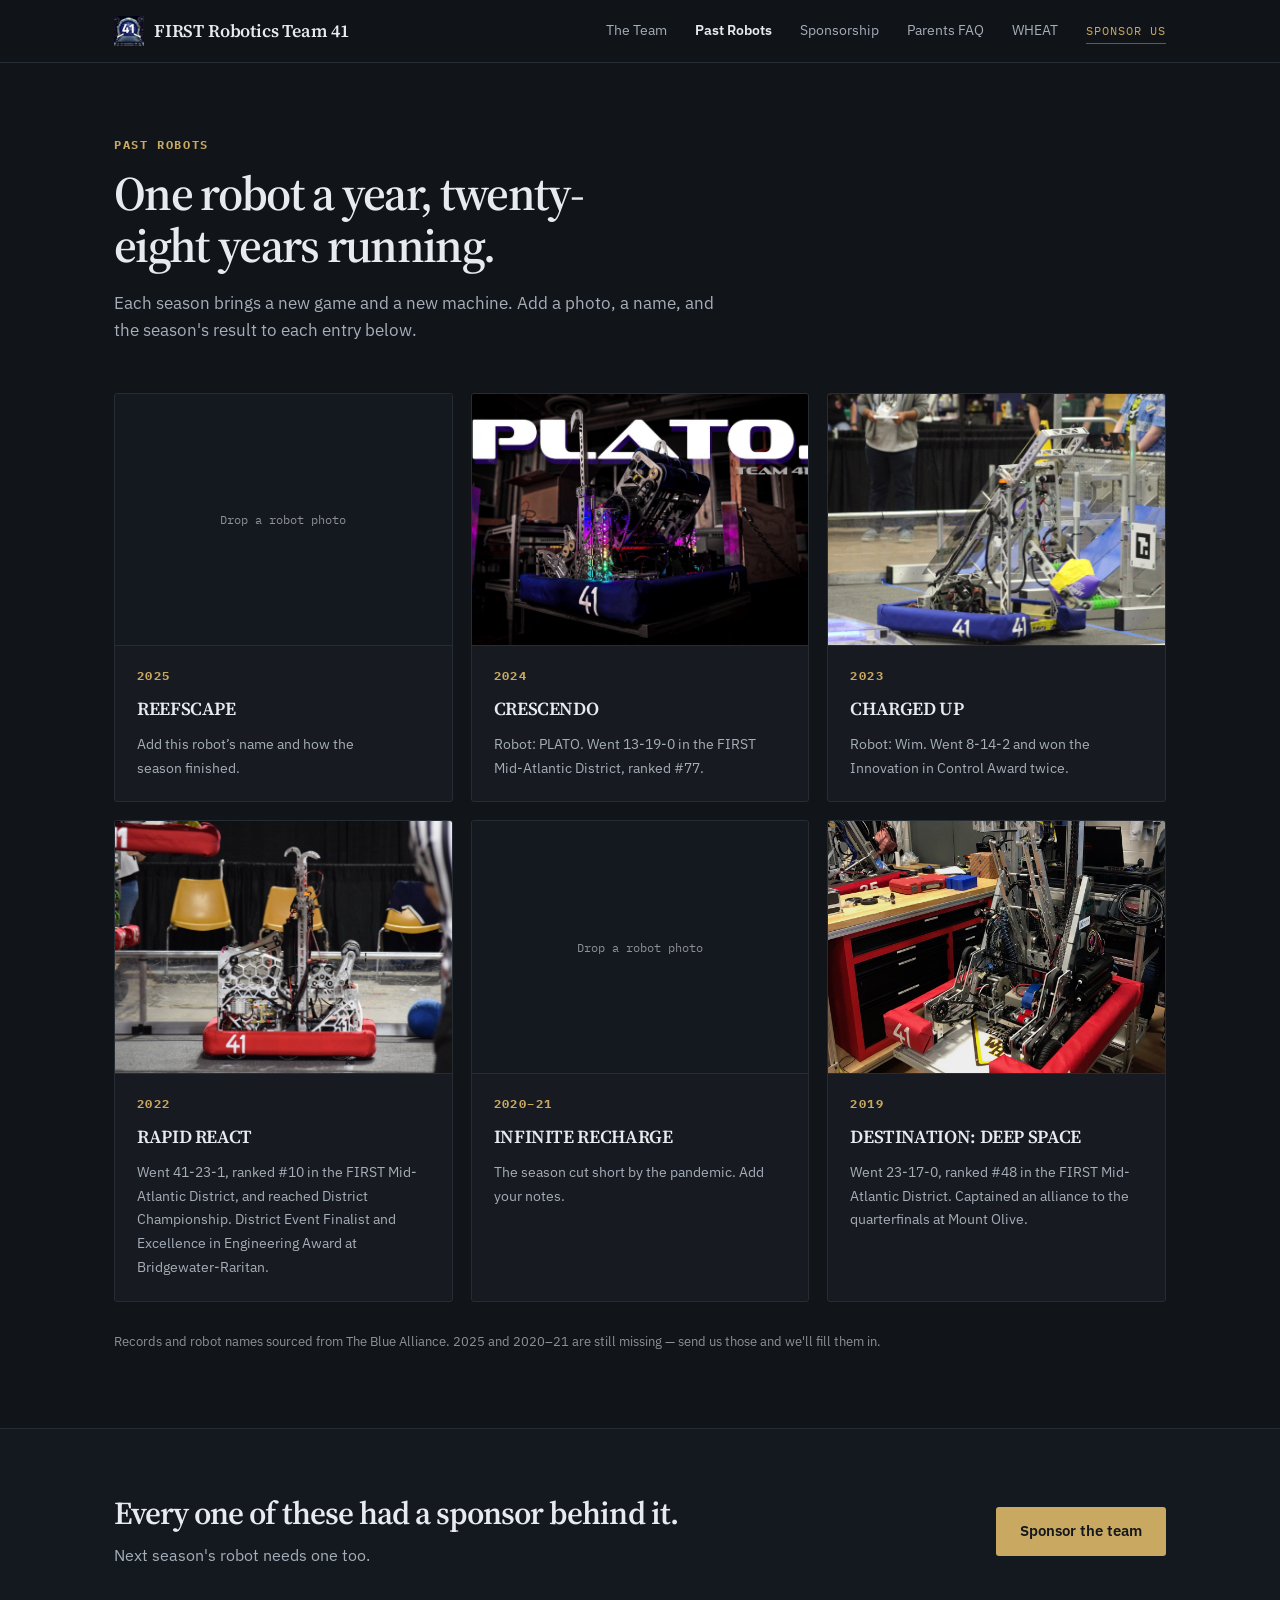
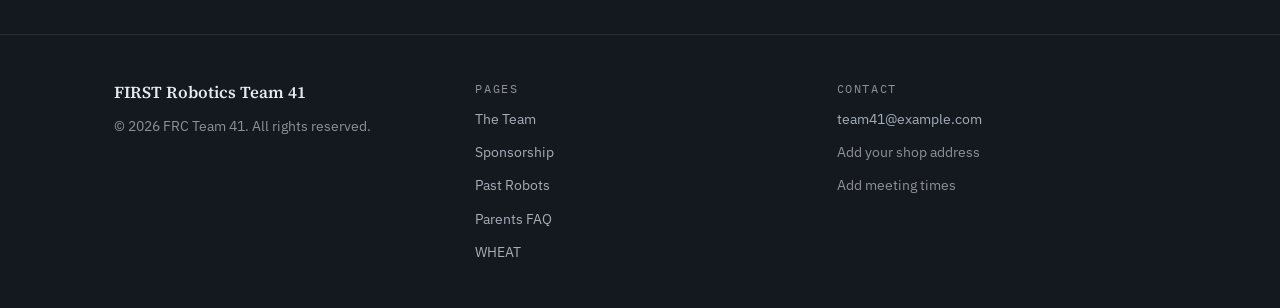
==== robots.html @ c6f1acc4 "Rebuild site to new design system with real team content Replace the navy/orange homepage with a fiv" ====
<!DOCTYPE html>
<html lang="en">
<head>
  <meta charset="UTF-8" />
  <meta name="viewport" content="width=device-width, initial-scale=1.0" />
  <title>Past Robots — FRC Team 41</title>
  <meta name="description" content="Every robot FRC Team 41 has fielded, one per season." />
  <link rel="preconnect" href="https://fonts.googleapis.com" />
  <link rel="preconnect" href="https://fonts.gstatic.com" crossorigin />
  <link href="https://fonts.googleapis.com/css2?family=Source+Serif+4:opsz,wght@8..60,400;8..60,600;8..60,700&family=IBM+Plex+Sans:wght@400;500;600&family=IBM+Plex+Mono:wght@400;500&display=swap" rel="stylesheet" />
  <link rel="stylesheet" href="css/styles.css" />
  <link rel="icon" type="image/png" href="images/team41-logo.png" />
</head>
<body>

  <header class="site-header">
    <div class="col header-inner">
      <a href="index.html" class="wordmark">
        <img src="images/team41-logo.png" alt="Team 41 logo" class="wordmark-logo" />
        <span class="wordmark-name">FIRST Robotics Team 41</span>
      </a>
      <nav class="site-nav">
        <a href="team.html" class="nav-link">The Team</a>
        <a href="robots.html" class="nav-link is-active">Past Robots</a>
        <a href="sponsors.html" class="nav-link">Sponsorship</a>
        <a href="parents-faq.html" class="nav-link">Parents FAQ</a>
        <a href="wheat.html" class="nav-link">WHEAT</a>
        <a href="sponsors.html" class="nav-sponsor">Sponsor Us</a>
      </nav>
    </div>
  </header>

  <main>
    <section class="page-hero">
      <div class="col">
        <span class="page-eyebrow">Past Robots</span>
        <h1 class="page-title">One robot a year, twenty-eight years running.</h1>
        <p class="page-lead">Each season brings a new game and a new machine. Add a photo, a name, and the season's result to each entry below.</p>
      </div>
    </section>

    <section style="padding: 0 0 76px;">
      <div class="col">
        <div id="robot-archive" class="robot-grid"></div>
        <p class="archive-note">Records and robot names sourced from The Blue Alliance. 2025 and 2020–21 are still missing — send us those and we'll fill them in.</p>
      </div>
    </section>

    <section class="section-alt" style="padding: 0;">
      <div class="col cta-row" style="border-top: none;">
        <div>
          <h2 class="cta-row-title">Every one of these had a sponsor behind it.</h2>
          <p class="cta-row-body">Next season's robot needs one too.</p>
        </div>
        <a href="sponsors.html" class="btn">Sponsor the team</a>
      </div>
    </section>
  </main>

  <footer class="site-footer">
    <div class="col footer-inner">
      <div>
        <div class="footer-brand">FIRST Robotics Team 41</div>
        <p class="footer-copyright">© <span data-year></span> FRC Team 41. All rights reserved.</p>
      </div>
      <div class="footer-col">
        <div class="footer-heading">Pages</div>
        <a href="team.html" class="footer-link">The Team</a>
        <a href="sponsors.html" class="footer-link">Sponsorship</a>
        <a href="robots.html" class="footer-link">Past Robots</a>
        <a href="parents-faq.html" class="footer-link">Parents FAQ</a>
        <a href="wheat.html" class="footer-link">WHEAT</a>
      </div>
      <div class="footer-col">
        <div class="footer-heading">Contact</div>
        <a href="mailto:team41@example.com" class="footer-link">team41@example.com</a>
        <span class="footer-muted">Add your shop address</span>
        <span class="footer-muted">Add meeting times</span>
      </div>
    </div>
  </footer>

  <script src="js/app.js"></script>
</body>
</html>
---- css/styles.css ----
:root {
  --ground: #11151a;
  --surface: #141920;
  --surface-raised: #171b21;
  --rule: #262c34;
  --rule-strong: #2c333c;
  --rule-muted: #3a424d;
  --ink: #e7eaee;
  --ink-secondary: #a5aeb9;
  --ink-muted: #8f9099;
  --brass: #c9a961;
  --brass-hover: #e0c489;
  --brass-underline: #6c5a32;
  --ink-on-brass: #14171c;

  --font-serif: 'Source Serif 4', Georgia, serif;
  --font-sans: 'IBM Plex Sans', -apple-system, BlinkMacSystemFont, 'Segoe UI', sans-serif;
  --font-mono: 'IBM Plex Mono', monospace;

  --col-max: 1140px;
  --col-pad: 44px;
}

* {
  box-sizing: border-box;
}

html {
  scroll-behavior: smooth;
}

body {
  margin: 0;
  background: var(--ground);
  color: var(--ink);
  font-family: var(--font-sans);
  line-height: 1.65;
  -webkit-font-smoothing: antialiased;
}

img {
  max-width: 100%;
  display: block;
}

p {
  text-wrap: pretty;
}

a {
  color: var(--brass);
  text-decoration: none;
}

h1, h2, h3 {
  margin: 0;
  font-family: var(--font-serif);
  font-weight: 600;
}

.col {
  max-width: var(--col-max);
  margin: 0 auto;
  padding-left: var(--col-pad);
  padding-right: var(--col-pad);
}

/* ---------- Header ---------- */

.site-header {
  position: sticky;
  top: 0;
  z-index: 50;
  background: rgba(17, 21, 26, 0.9);
  backdrop-filter: blur(10px);
  border-bottom: 1px solid var(--rule);
}

.header-inner {
  padding-top: 16px;
  padding-bottom: 16px;
  display: flex;
  align-items: center;
  justify-content: space-between;
  flex-wrap: wrap;
  gap: 14px 32px;
}

.wordmark {
  display: flex;
  align-items: center;
  gap: 10px;
  color: var(--ink);
}

.wordmark-logo {
  width: 30px;
  height: 30px;
  display: block;
  flex-shrink: 0;
}

.wordmark-name {
  font-family: var(--font-serif);
  font-size: 1.12rem;
  font-weight: 600;
  letter-spacing: -0.01em;
}

.site-nav {
  display: flex;
  align-items: baseline;
  flex-wrap: wrap;
  gap: 10px 28px;
  justify-content: flex-end;
}

.nav-link {
  color: var(--ink-secondary);
  font-size: 0.9rem;
  transition: color 0.15s ease;
}

.nav-link:hover {
  color: var(--ink);
}

.nav-link.is-active {
  color: var(--ink);
  font-weight: 600;
}

.nav-sponsor {
  font-family: var(--font-mono);
  font-size: 0.78rem;
  letter-spacing: 0.08em;
  text-transform: uppercase;
  color: var(--brass);
  border-bottom: 1px solid var(--brass-underline);
  padding-bottom: 2px;
  transition: color 0.15s ease, border-color 0.15s ease;
}

.nav-sponsor:hover {
  color: var(--brass-hover);
  border-bottom-color: var(--brass);
}

/* ---------- Buttons & links ---------- */

.btn-row {
  display: flex;
  gap: 26px;
  flex-wrap: wrap;
  align-items: center;
}

.btn {
  display: inline-flex;
  align-items: center;
  padding: 12px 24px;
  background: var(--brass);
  color: var(--ink-on-brass);
  font-weight: 600;
  font-size: 0.94rem;
  border-radius: 3px;
  transition: background 0.15s ease;
}

.btn:hover {
  background: var(--brass-hover);
  color: var(--ink-on-brass);
}

.btn-outline {
  background: transparent;
  border: 1px solid var(--rule);
  color: var(--ink);
}

.btn-outline:hover {
  background: transparent;
  border-color: var(--brass);
  color: var(--ink);
}

.link-secondary {
  font-size: 0.94rem;
  color: var(--ink);
  border-bottom: 1px solid var(--rule-muted);
  padding-bottom: 2px;
  transition: color 0.15s ease, border-color 0.15s ease;
}

.link-secondary:hover {
  color: #ffffff;
  border-bottom-color: var(--brass);
}

.link-brass {
  font-size: 0.94rem;
  color: var(--brass);
  border-bottom: 1px solid var(--brass-underline);
  padding-bottom: 2px;
  transition: color 0.15s ease, border-color 0.15s ease;
}

.link-brass:hover {
  color: var(--brass-hover);
  border-bottom-color: var(--brass);
}

/* ---------- Sections & headings ---------- */

section {
  padding: 96px 0;
}

.section-alt {
  background: var(--surface);
  border-top: 1px solid var(--rule);
}

.section-alt + .section-alt,
section + .section-alt {
  border-top: 1px solid var(--rule);
}

.section-head {
  display: grid;
  grid-template-columns: repeat(auto-fit, minmax(300px, 1fr));
  gap: 56px;
  align-items: start;
}

.section-head.align-end {
  align-items: end;
}

.section-mark {
  font-family: var(--font-mono);
  font-size: 0.74rem;
  letter-spacing: 0.16em;
  text-transform: uppercase;
  color: var(--brass);
  margin-bottom: 18px;
}

.section-title {
  font-size: clamp(1.9rem, 3.2vw, 2.6rem);
  line-height: 1.18;
  letter-spacing: -0.015em;
}

.section-prose {
  color: var(--ink-secondary);
  margin: 0;
}

/* ---------- Hero (home) ---------- */

.hero {
  padding: 92px 0 72px;
}

.hero-eyebrow {
  font-family: var(--font-mono);
  font-size: 0.76rem;
  letter-spacing: 0.16em;
  text-transform: uppercase;
  color: var(--ink-muted);
  margin-bottom: 26px;
}

.hero-title {
  font-size: clamp(2.5rem, 5.2vw, 4rem);
  line-height: 1.08;
  letter-spacing: -0.02em;
  max-width: 19ch;
  margin: 0 0 26px;
}

.hero-grid {
  display: grid;
  grid-template-columns: repeat(auto-fit, minmax(300px, 1fr));
  gap: 44px;
  align-items: start;
  border-top: 1px solid var(--rule);
  padding-top: 28px;
}

.hero-lead {
  font-size: 1.08rem;
  line-height: 1.7;
  color: var(--ink-secondary);
  margin: 0;
}

.hero-support {
  font-size: 1.02rem;
  line-height: 1.7;
  color: var(--ink-secondary);
  margin: 0 0 24px;
}

/* ---------- Subpage hero ---------- */

.page-hero {
  padding: 72px 0 48px;
}

.page-hero.with-media {
  padding-bottom: 56px;
}

.hero-split {
  display: grid;
  grid-template-columns: repeat(auto-fit, minmax(330px, 1fr));
  gap: 52px;
  align-items: center;
}

.page-eyebrow {
  display: block;
  font-family: var(--font-mono);
  font-size: 0.72rem;
  letter-spacing: 0.14em;
  text-transform: uppercase;
  font-weight: 700;
  color: var(--brass);
  margin-bottom: 14px;
}

.page-title {
  font-size: clamp(2.2rem, 4vw, 3rem);
  line-height: 1.08;
  letter-spacing: -0.035em;
  margin: 0 0 18px;
  max-width: 20ch;
}

.page-lead {
  color: var(--ink-secondary);
  font-size: 1.04rem;
  line-height: 1.65;
  max-width: 62ch;
  margin: 0;
}

.page-lead + .page-lead {
  margin-top: 14px;
}

/* ---------- Image wells ---------- */

.image-well {
  position: relative;
  background: var(--surface-raised);
  border: 1px solid var(--rule);
  border-radius: 3px;
  overflow: hidden;
  display: flex;
  align-items: center;
  justify-content: center;
  text-align: center;
  color: var(--ink-muted);
  font-family: var(--font-mono);
  font-size: 0.78rem;
  padding: 16px;
}

.image-well img {
  width: 100%;
  height: 100%;
  object-fit: cover;
}

.ratio-21-9 { aspect-ratio: 21 / 9; }
.ratio-16-11 { aspect-ratio: 16 / 11; }
.ratio-1-1 { aspect-ratio: 1 / 1; }
.ratio-4-3 { aspect-ratio: 4 / 3; }

.image-caption {
  font-family: var(--font-mono);
  font-size: 0.74rem;
  letter-spacing: 0.06em;
  color: var(--ink-muted);
  margin: 12px 0 0;
}

/* ---------- Record / stat band ---------- */

.stat-band {
  border-top: 1px solid var(--rule);
  border-bottom: 1px solid var(--rule);
  background: var(--surface);
}

.stat-grid {
  padding-top: 40px;
  padding-bottom: 40px;
  display: grid;
  grid-template-columns: repeat(auto-fit, minmax(190px, 1fr));
  gap: 32px;
}

.stat-figure {
  font-family: var(--font-serif);
  font-size: 2.4rem;
  font-weight: 600;
  line-height: 1;
  color: var(--ink);
}

.stat-label {
  font-family: var(--font-mono);
  font-size: 0.74rem;
  letter-spacing: 0.1em;
  text-transform: uppercase;
  color: var(--ink-muted);
  margin-top: 10px;
}

/* ---------- Tier table (home) ---------- */

.tier-table {
  border-top: 1px solid var(--rule-strong);
}

.tier-row {
  display: grid;
  grid-template-columns: minmax(150px, 1fr) minmax(120px, 0.6fr) minmax(280px, 2.2fr);
  gap: 24px;
  padding: 26px 0;
  border-bottom: 1px solid var(--rule-strong);
  align-items: baseline;
}

.tier-name {
  font-family: var(--font-serif);
  font-size: 1.32rem;
  font-weight: 600;
  color: var(--ink);
}

.tier-name.is-brass {
  color: var(--brass);
}

.tier-amount {
  font-family: var(--font-mono);
  font-size: 1rem;
  color: var(--ink);
}

.tier-amount.is-muted {
  color: var(--ink-muted);
}

.tier-benefits {
  color: var(--ink-secondary);
  font-size: 0.95rem;
}

/* ---------- Sponsor wall ---------- */

.sponsor-wall-label {
  font-family: var(--font-mono);
  font-size: 0.74rem;
  letter-spacing: 0.16em;
  text-transform: uppercase;
  color: var(--ink-muted);
  margin-bottom: 22px;
}

.sponsor-wall-grid {
  display: grid;
  grid-template-columns: repeat(auto-fit, minmax(120px, 1fr));
  gap: 14px;
}

.sponsor-wall-grid + .sponsor-wall-grid {
  margin-top: 14px;
}

.sponsor-wall-grid.is-circles {
  grid-template-columns: repeat(auto-fit, minmax(140px, 1fr));
}

.sponsor-wall-cell {
  height: 120px;
  display: grid;
  place-items: center;
  color: var(--ink-muted);
  font-size: 0.8rem;
  background: #fbfaf7;
  border: 1px solid var(--rule);
  border-radius: 4px;
  padding: 20px;
  transition: border-color 0.15s ease;
}

a.sponsor-wall-cell {
  cursor: pointer;
}

a.sponsor-wall-cell:hover {
  border-color: var(--brass);
}

.sponsor-wall-grid.is-circles .sponsor-wall-cell {
  padding: 26px;
}

.sponsor-wall-cell img {
  max-width: 100%;
  max-height: 80px;
  width: auto;
  height: auto;
  object-fit: contain;
}

.sponsor-wall-grid.is-circles .sponsor-wall-cell img {
  max-height: 68px;
}

.sponsor-wall-grid.is-dashed .sponsor-wall-cell {
  height: 120px;
  font-size: 0.82rem;
}

/* ---------- Ruled row list (disciplines, home) ---------- */

.row-list {
  border-top: 1px solid var(--rule);
}

.row-list-item {
  display: grid;
  grid-template-columns: minmax(180px, 1fr) minmax(300px, 2.4fr);
  gap: 24px;
  padding: 26px 0;
  border-bottom: 1px solid var(--rule);
  align-items: baseline;
}

.row-list-name {
  font-size: 1.25rem;
}

.row-list-desc {
  color: var(--ink-secondary);
  font-size: 0.96rem;
  margin: 0 0 8px;
}

.row-list-tags {
  font-family: var(--font-mono);
  font-size: 0.74rem;
  letter-spacing: 0.08em;
  color: var(--ink-muted);
}

/* ---------- Subteam cards (team page) ---------- */

.card-grid {
  display: grid;
  grid-template-columns: repeat(auto-fit, minmax(250px, 1fr));
  gap: 16px;
}

.card {
  background: var(--surface-raised);
  border: 1px solid var(--rule);
  border-radius: 3px;
  padding: 24px;
}

.card.accent-top {
  border-top: 2px solid var(--brass);
}

.card-title {
  font-size: 1.05rem;
  font-weight: 700;
  letter-spacing: -0.02em;
  margin: 0 0 8px;
}

.card-desc {
  color: var(--ink-secondary);
  font-size: 0.92rem;
  line-height: 1.55;
  margin: 0 0 14px;
}

.card-desc:last-child {
  margin-bottom: 0;
}

.card-tags {
  font-family: var(--font-mono);
  font-size: 0.72rem;
  letter-spacing: 0.08em;
  color: var(--brass);
}

/* ---------- Season timeline (home) ---------- */

.timeline {
  display: grid;
  grid-template-columns: repeat(auto-fit, minmax(230px, 1fr));
  gap: 40px;
}

.timeline-item {
  border-top: 2px solid var(--rule-muted);
  padding-top: 18px;
}

.timeline-item.is-active {
  border-top-color: var(--brass);
}

.timeline-period {
  font-family: var(--font-mono);
  font-size: 0.74rem;
  letter-spacing: 0.12em;
  color: var(--ink-muted);
  margin-bottom: 10px;
}

.timeline-title {
  font-size: 1.2rem;
  margin: 0 0 8px;
}

.timeline-desc {
  color: var(--ink-secondary);
  font-size: 0.94rem;
  margin: 0;
}

/* ---------- CTA band ---------- */

.cta-band {
  border-top: 1px solid var(--rule);
  border-bottom: 1px solid var(--rule);
  background: var(--surface);
}

.cta-split {
  padding-top: 88px;
  padding-bottom: 88px;
  display: grid;
  grid-template-columns: repeat(auto-fit, minmax(300px, 1fr));
  gap: 52px;
  align-items: center;
}

.cta-title {
  font-size: clamp(1.9rem, 3.2vw, 2.5rem);
  line-height: 1.18;
  letter-spacing: -0.015em;
  margin: 0 0 16px;
}

.cta-body {
  color: var(--ink-secondary);
  margin: 0 0 28px;
  max-width: 52ch;
}

.cta-aside {
  border-left: 1px solid var(--rule-strong);
  padding-left: 40px;
}

.cta-aside-label {
  font-family: var(--font-mono);
  font-size: 0.74rem;
  letter-spacing: 0.16em;
  text-transform: uppercase;
  color: var(--ink-muted);
  margin-bottom: 18px;
}

.cta-aside-list {
  list-style: none;
  margin: 0;
  padding: 0;
  display: grid;
  gap: 14px;
}

.cta-aside-list li {
  color: var(--ink-secondary);
  font-size: 0.95rem;
  border-bottom: 1px solid var(--rule);
  padding-bottom: 14px;
}

.cta-aside-list li:last-child {
  border-bottom: none;
  padding-bottom: 0;
}

/* Simple row CTA (subpages) */

.cta-row {
  border-top: 1px solid var(--rule);
  padding-top: 66px;
  padding-bottom: 66px;
  display: flex;
  align-items: center;
  justify-content: space-between;
  gap: 32px;
  flex-wrap: wrap;
}

.cta-row.on-surface {
  background: var(--surface);
}

.cta-row-title {
  font-size: clamp(1.6rem, 2.6vw, 2rem);
  line-height: 1.15;
  letter-spacing: -0.03em;
  margin: 0 0 10px;
}

.cta-row-body {
  color: var(--ink-secondary);
  margin: 0;
  max-width: 52ch;
}

/* ---------- FAQ accordion ---------- */

.faq-list {
  border-top: 1px solid var(--rule);
}

.faq-item {
  border-bottom: 1px solid var(--rule);
}

.faq-trigger {
  width: 100%;
  display: flex;
  align-items: baseline;
  justify-content: space-between;
  gap: 18px;
  text-align: left;
  background: transparent;
  border: none;
  cursor: pointer;
  padding: 20px 0;
  color: var(--ink);
  font-family: var(--font-serif);
  font-size: 1.08rem;
  font-weight: 600;
  line-height: 1.4;
}

.faq-icon {
  font-family: var(--font-mono);
  font-size: 1.05rem;
  line-height: 1;
  font-weight: 400;
  flex-shrink: 0;
  color: var(--ink-muted);
  transition: transform 0.18s ease, color 0.18s ease;
}

.faq-item.is-open .faq-icon {
  color: var(--brass);
  transform: rotate(45deg);
}

.faq-body {
  display: none;
  padding: 0 0 20px;
}

.faq-item.is-open .faq-body {
  display: block;
}

.faq-answer {
  margin: 0;
  color: var(--ink-secondary);
  font-size: 0.95rem;
  line-height: 1.7;
  max-width: 62ch;
}

/* Boxed FAQ variant (Parents FAQ page) */

.faq-list.is-boxed {
  border-top: none;
  display: grid;
  gap: 10px;
}

.faq-list.is-boxed .faq-item {
  background: var(--surface-raised);
  border: 1px solid var(--rule);
  border-radius: 3px;
  border-bottom: 1px solid var(--rule);
  overflow: hidden;
}

.faq-list.is-boxed .faq-trigger {
  padding: 18px 22px;
  font-family: var(--font-sans);
  font-size: 1rem;
}

.faq-list.is-boxed .faq-icon {
  font-size: 1.3rem;
}

.faq-list.is-boxed .faq-body {
  padding: 0;
}

.faq-list.is-boxed .faq-answer {
  padding: 0 22px 20px;
  max-width: none;
  font-size: 0.94rem;
}

/* ---------- Leadership grid (team page) ---------- */

.leadership-grid {
  display: grid;
  grid-template-columns: repeat(auto-fit, minmax(190px, 1fr));
  gap: 16px;
}

.leadership-card {
  background: var(--surface-raised);
  border: 1px solid var(--rule);
  border-radius: 3px;
  overflow: hidden;
}

.leadership-photo {
  background: var(--surface);
  border-radius: 0;
  border: none;
  border-bottom: 1px solid var(--rule);
}

.leadership-info {
  padding: 16px 18px;
}

.leadership-name {
  font-weight: 700;
  font-size: 0.98rem;
}

.leadership-role {
  font-family: var(--font-mono);
  font-size: 0.74rem;
  letter-spacing: 0.08em;
  color: var(--brass);
  margin-top: 4px;
}

/* ---------- Budget band (sponsors page) ---------- */

.budget-band {
  border-top: 1px solid var(--rule);
  border-bottom: 1px solid var(--rule);
  background: var(--surface);
}

.budget-inner {
  padding-top: 44px;
  padding-bottom: 44px;
}

.budget-label {
  font-family: var(--font-mono);
  font-size: 0.72rem;
  letter-spacing: 0.12em;
  text-transform: uppercase;
  font-weight: 700;
  color: var(--ink-muted);
  margin-bottom: 20px;
}

.budget-grid {
  display: grid;
  grid-template-columns: repeat(auto-fit, minmax(190px, 1fr));
  gap: 26px;
}

.budget-figure {
  font-family: var(--font-mono);
  font-size: 1.7rem;
  font-weight: 700;
  color: var(--brass);
  letter-spacing: -0.02em;
}

.budget-item-label {
  font-size: 0.88rem;
  color: var(--ink-secondary);
  margin-top: 4px;
}

.budget-note {
  margin: 20px 0 0;
  font-size: 0.82rem;
  color: var(--ink-muted);
}

/* ---------- Tier cards (sponsors page) ---------- */

.tier-cards {
  display: grid;
  grid-template-columns: repeat(auto-fit, minmax(230px, 1fr));
  gap: 16px;
}

.tier-card {
  background: var(--surface-raised);
  border: 1px solid var(--rule);
  border-radius: 3px;
  padding: 26px;
}

.tier-card.is-title {
  border-color: var(--brass);
}

.tier-card-label {
  font-family: var(--font-mono);
  font-size: 0.72rem;
  letter-spacing: 0.12em;
  text-transform: uppercase;
  font-weight: 700;
  color: var(--ink-secondary);
  margin-bottom: 10px;
}

.tier-card.is-title .tier-card-label {
  color: var(--brass);
}

.tier-card-price {
  font-family: var(--font-mono);
  font-size: 1.7rem;
  font-weight: 700;
  letter-spacing: -0.02em;
  margin-bottom: 16px;
}

.tier-card-list {
  list-style: none;
  padding: 0;
  margin: 0;
  display: grid;
  gap: 9px;
}

.tier-card-list li {
  font-size: 0.89rem;
  color: #b7bfc9;
  line-height: 1.5;
}

/* ---------- Robot archive grid ---------- */

.robot-grid {
  display: grid;
  grid-template-columns: repeat(auto-fit, minmax(280px, 1fr));
  gap: 18px;
}

.robot-card {
  background: var(--surface-raised);
  border: 1px solid var(--rule);
  border-radius: 3px;
  overflow: hidden;
  display: flex;
  flex-direction: column;
}

.robot-photo {
  border: none;
  border-bottom: 1px solid var(--rule);
  border-radius: 0;
  background: var(--surface);
}

img.robot-photo {
  width: 100%;
  object-fit: cover;
  display: block;
}

.robot-info {
  padding: 20px 22px 22px;
  display: flex;
  flex-direction: column;
  gap: 8px;
}

.robot-season {
  font-family: var(--font-mono);
  font-size: 0.74rem;
  letter-spacing: 0.12em;
  font-weight: 700;
  color: var(--brass);
}

.robot-game {
  font-size: 1.15rem;
  letter-spacing: -0.02em;
}

.robot-note {
  color: var(--ink-secondary);
  font-size: 0.9rem;
  margin: 0;
}

.archive-note {
  margin: 28px 0 0;
  font-size: 0.84rem;
  color: var(--ink-muted);
}

/* ---------- Footer ---------- */

.site-footer {
  border-top: 1px solid var(--rule);
  background: var(--surface);
}

.footer-inner {
  padding-top: 44px;
  padding-bottom: 44px;
  display: grid;
  grid-template-columns: repeat(auto-fit, minmax(240px, 1fr));
  gap: 32px;
  align-items: start;
}

.footer-brand {
  font-family: var(--font-serif);
  font-size: 1.05rem;
  font-weight: 600;
  margin-bottom: 8px;
}

.footer-copyright {
  color: var(--ink-muted);
  font-size: 0.86rem;
  margin: 0;
}

.footer-col {
  display: grid;
  gap: 10px;
}

.footer-heading {
  font-family: var(--font-mono);
  font-size: 0.72rem;
  letter-spacing: 0.14em;
  text-transform: uppercase;
  color: var(--ink-muted);
}

.footer-link {
  color: var(--ink-secondary);
  font-size: 0.88rem;
  transition: color 0.15s ease;
}

.footer-link:hover {
  color: var(--ink);
}

.footer-muted {
  color: var(--ink-muted);
  font-size: 0.88rem;
}

/* ---------- Utility ---------- */

.mt-64 {
  margin-top: 64px;
}
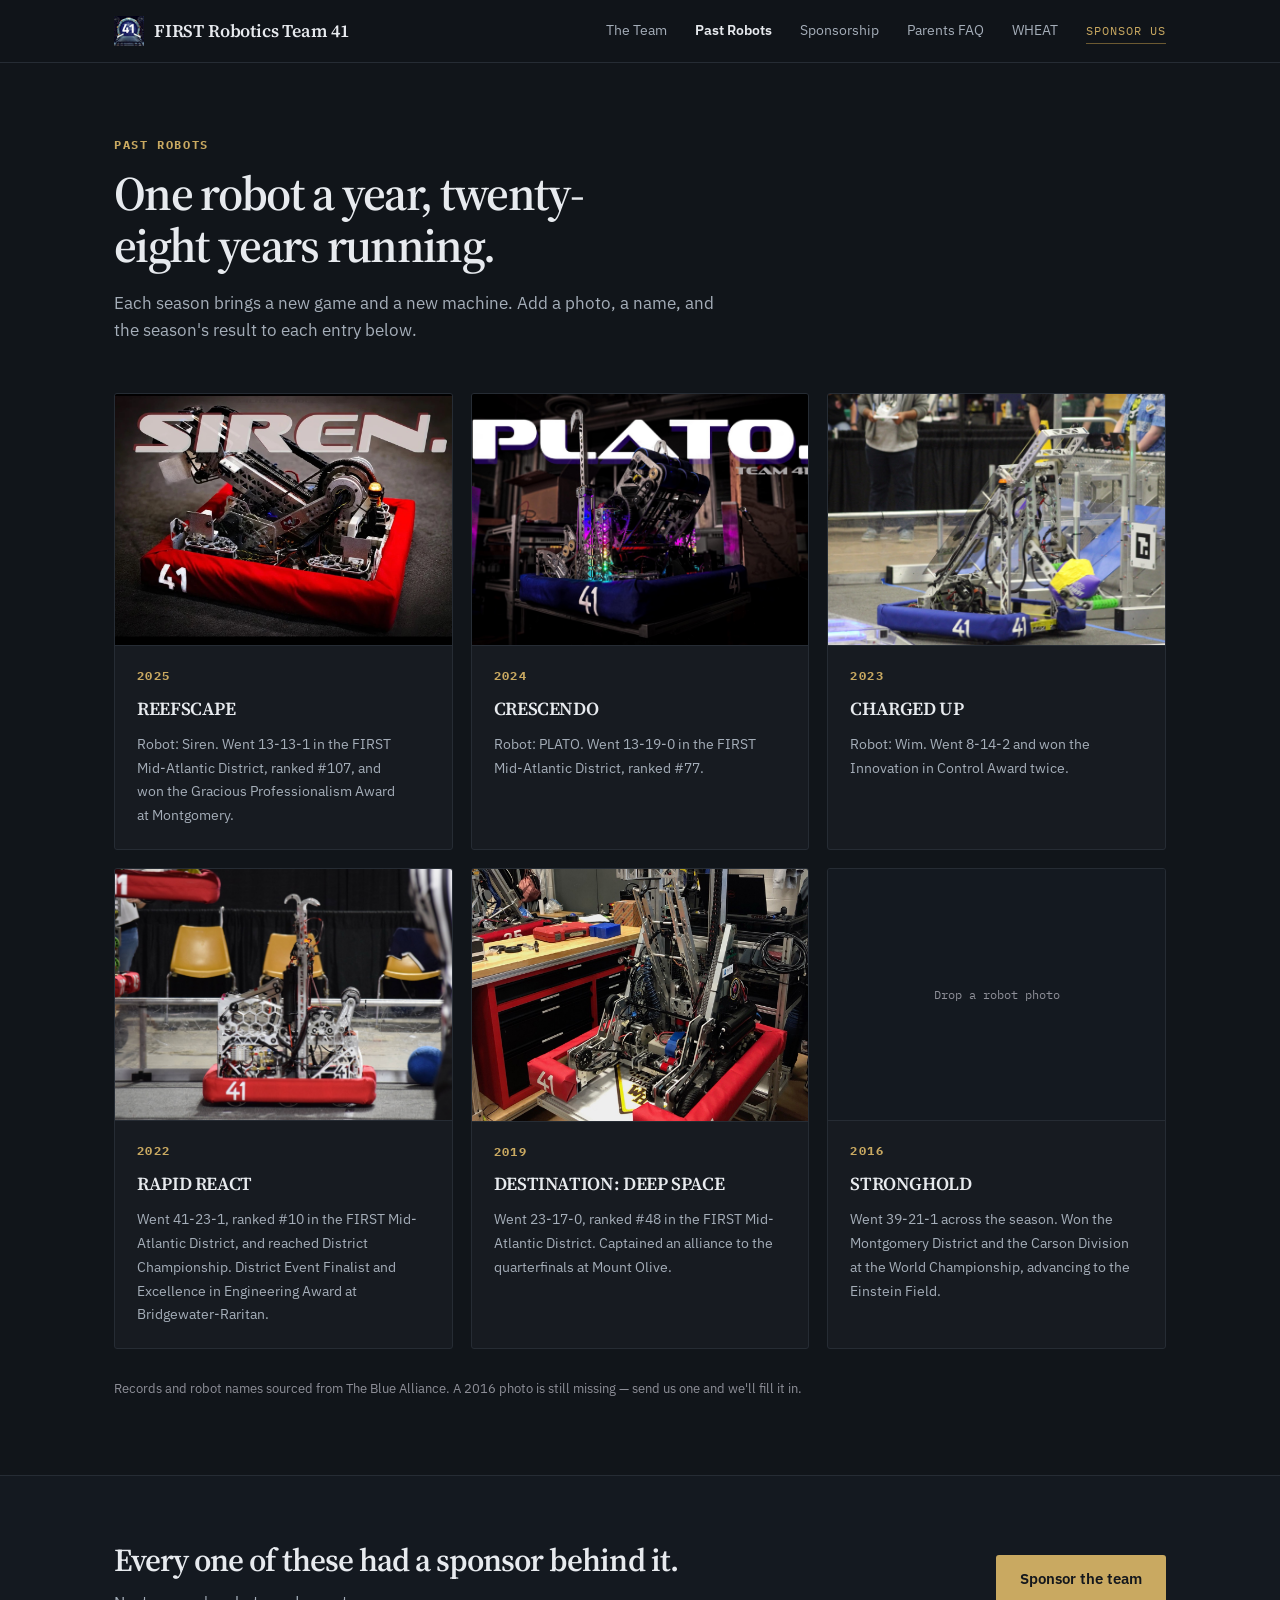
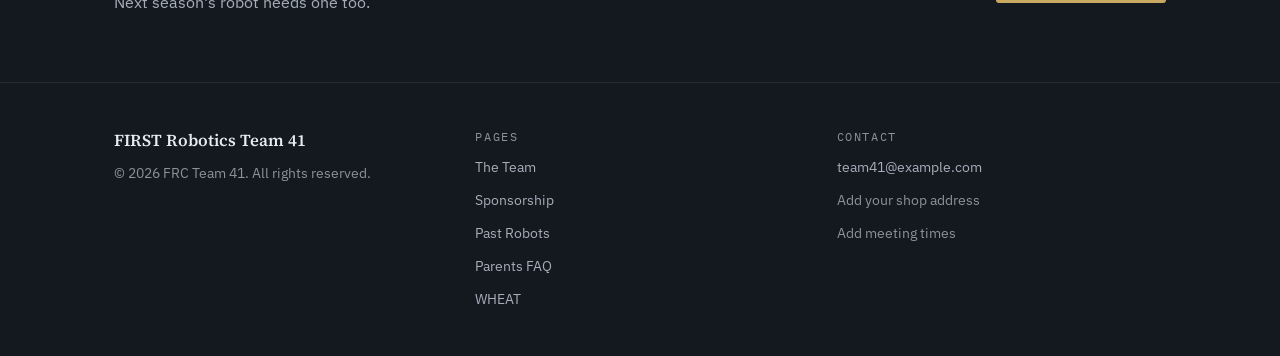
==== commit e7724d75: "Add 2025 reveal photo, swap 2016 robot in for 2020-21, fill in captains - Add Siren's REEFSCAPE reve" ====
--- a/robots.html
+++ b/robots.html
@@ -42,7 +42,7 @@
     <section style="padding: 0 0 76px;">
       <div class="col">
         <div id="robot-archive" class="robot-grid"></div>
-        <p class="archive-note">Records and robot names sourced from The Blue Alliance. 2025 and 2020–21 are still missing — send us those and we'll fill them in.</p>
+        <p class="archive-note">Records and robot names sourced from The Blue Alliance. A 2016 photo is still missing — send us one and we'll fill it in.</p>
       </div>
     </section>
 
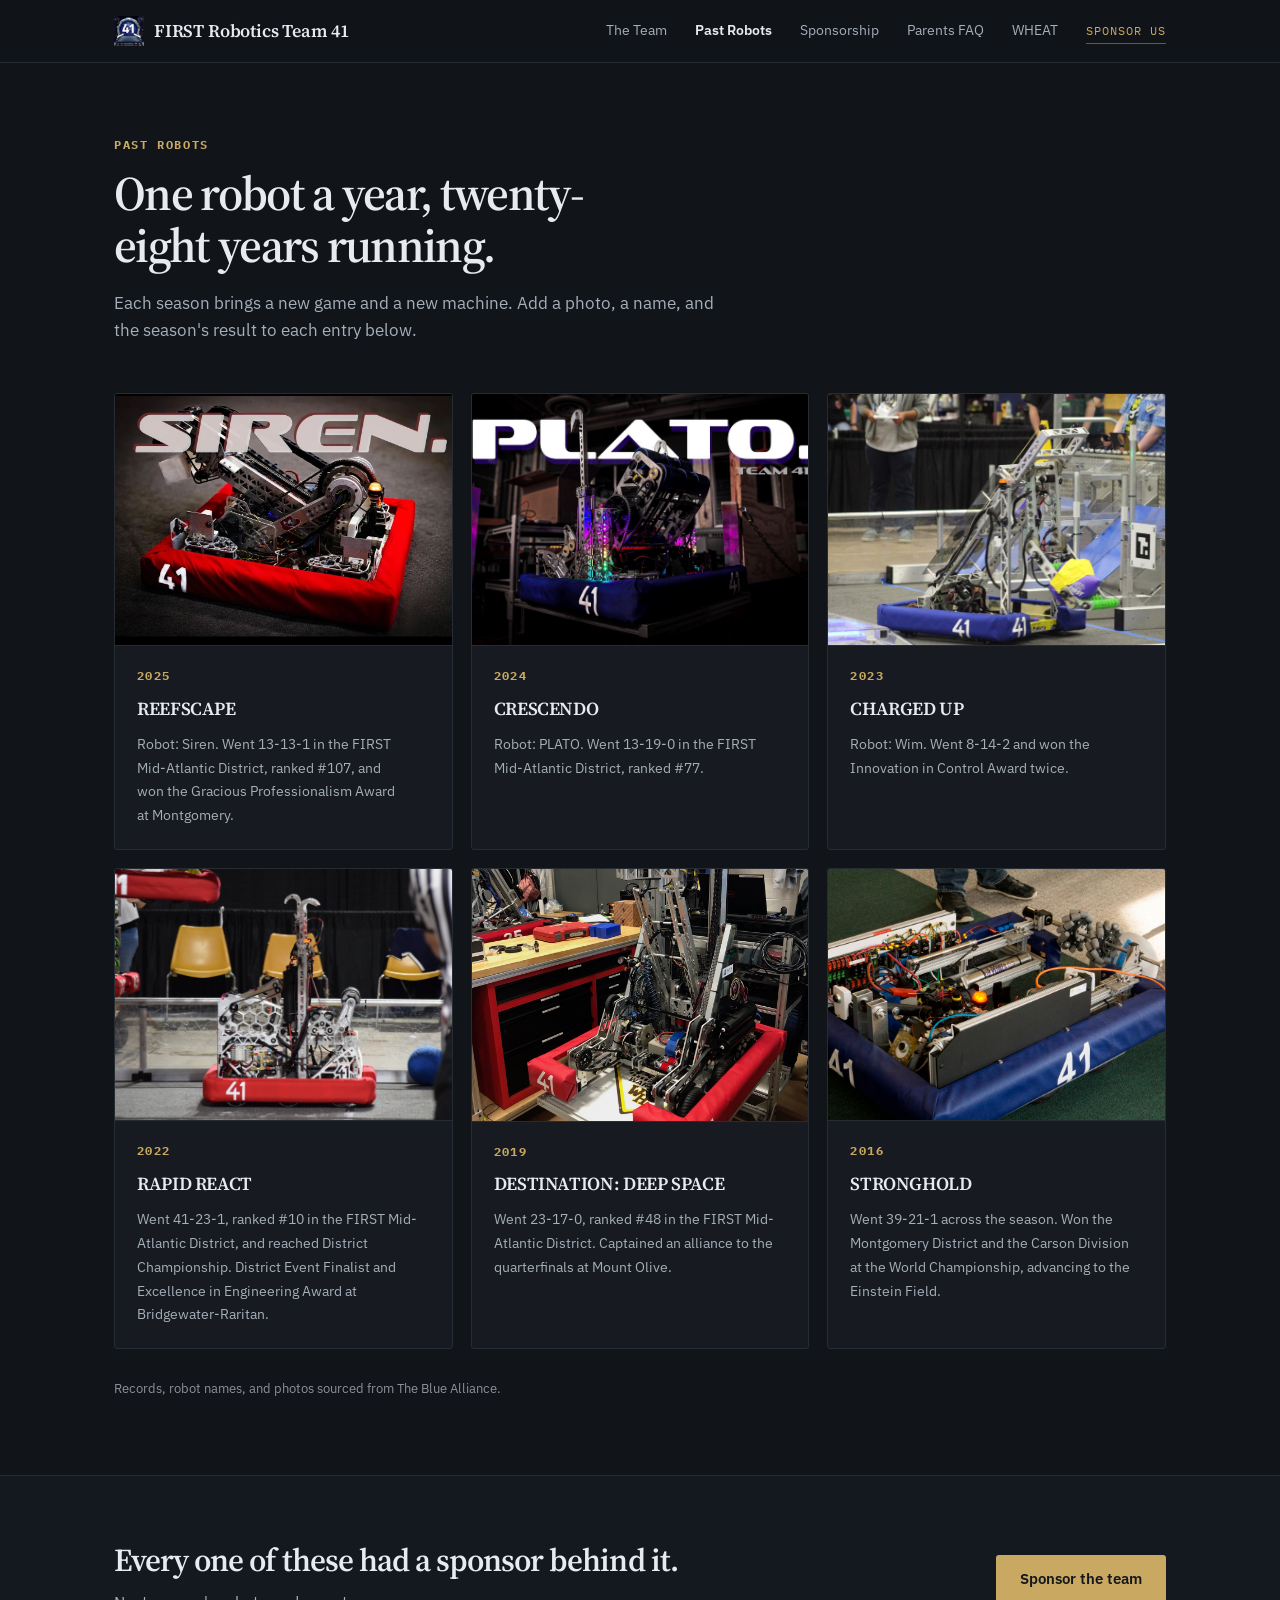
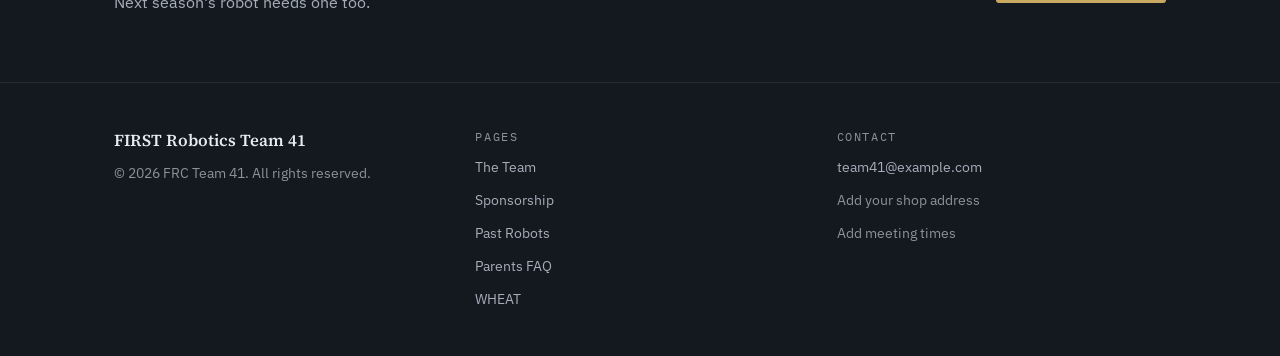
==== commit 55a686d5: "Add 2016 robot photo from The Blue Alliance Pulled the pit photo of the 2016 STRONGHOLD robot from T" ====
--- a/robots.html
+++ b/robots.html
@@ -42,7 +42,7 @@
     <section style="padding: 0 0 76px;">
       <div class="col">
         <div id="robot-archive" class="robot-grid"></div>
-        <p class="archive-note">Records and robot names sourced from The Blue Alliance. A 2016 photo is still missing — send us one and we'll fill it in.</p>
+        <p class="archive-note">Records, robot names, and photos sourced from The Blue Alliance.</p>
       </div>
     </section>
 
